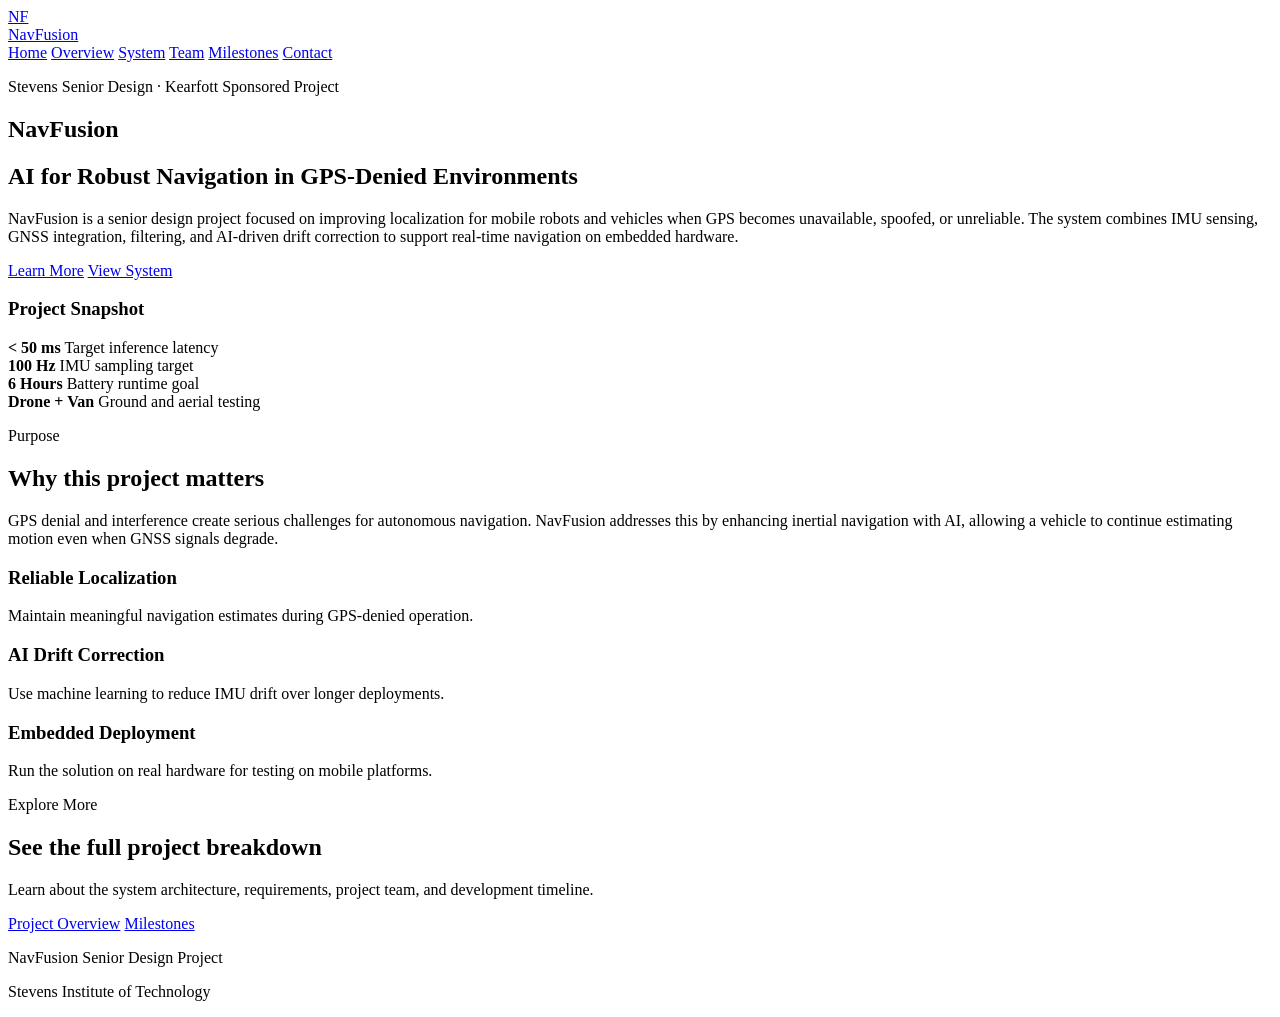
==== index.html @ b024d6ac "Create index.html" ====
<!DOCTYPE html>
<html lang="en">
<head>
  <meta charset="UTF-8" />
  <meta name="viewport" content="width=device-width, initial-scale=1.0" />
  <title>NavFusion | Home</title>
  <link rel="stylesheet" href="styles.css" />
</head>
<body>
  <header class="topbar">
    <div class="container nav">
      <a href="index.html" class="brand">
        <div class="brand-mark">NF</div>
        <span>NavFusion</span>
      </a>
      <nav>
        <a href="index.html">Home</a>
        <a href="overview.html">Overview</a>
        <a href="system.html">System</a>
        <a href="team.html">Team</a>
        <a href="milestones.html">Milestones</a>
        <a href="contact.html">Contact</a>
      </nav>
    </div>
  </header>

  <section class="hero">
    <div class="container hero-grid">
      <div>
        <p class="eyebrow">Stevens Senior Design · Kearfott Sponsored Project</p>
        <h1>NavFusion</h1>
        <h2>AI for Robust Navigation in GPS-Denied Environments</h2>
        <p class="hero-text">
          NavFusion is a senior design project focused on improving localization for mobile robots
          and vehicles when GPS becomes unavailable, spoofed, or unreliable. The system combines
          IMU sensing, GNSS integration, filtering, and AI-driven drift correction to support
          real-time navigation on embedded hardware.
        </p>
        <div class="button-row">
          <a class="btn btn-primary" href="overview.html">Learn More</a>
          <a class="btn btn-secondary" href="system.html">View System</a>
        </div>
      </div>

      <div class="card hero-card">
        <h3>Project Snapshot</h3>
        <div class="stats">
          <div class="stat">
            <strong>&lt; 50 ms</strong>
            <span>Target inference latency</span>
          </div>
          <div class="stat">
            <strong>100 Hz</strong>
            <span>IMU sampling target</span>
          </div>
          <div class="stat">
            <strong>6 Hours</strong>
            <span>Battery runtime goal</span>
          </div>
          <div class="stat">
            <strong>Drone + Van</strong>
            <span>Ground and aerial testing</span>
          </div>
        </div>
      </div>
    </div>
  </section>

  <section class="section light">
    <div class="container">
      <div class="section-heading">
        <p class="eyebrow">Purpose</p>
        <h2>Why this project matters</h2>
        <p>
          GPS denial and interference create serious challenges for autonomous navigation. NavFusion
          addresses this by enhancing inertial navigation with AI, allowing a vehicle to continue
          estimating motion even when GNSS signals degrade.
        </p>
      </div>

      <div class="grid-3">
        <div class="card">
          <h3>Reliable Localization</h3>
          <p>Maintain meaningful navigation estimates during GPS-denied operation.</p>
        </div>
        <div class="card">
          <h3>AI Drift Correction</h3>
          <p>Use machine learning to reduce IMU drift over longer deployments.</p>
        </div>
        <div class="card">
          <h3>Embedded Deployment</h3>
          <p>Run the solution on real hardware for testing on mobile platforms.</p>
        </div>
      </div>
    </div>
  </section>

  <section class="section">
    <div class="container cta">
      <div>
        <p class="eyebrow">Explore More</p>
        <h2>See the full project breakdown</h2>
        <p>
          Learn about the system architecture, requirements, project team, and development timeline.
        </p>
      </div>
      <div class="button-row">
        <a class="btn btn-primary" href="overview.html">Project Overview</a>
        <a class="btn btn-secondary" href="milestones.html">Milestones</a>
      </div>
    </div>
  </section>

  <footer>
    <div class="container footer">
      <p>NavFusion Senior Design Project</p>
      <p>Stevens Institute of Technology</p>
    </div>
  </footer>
</body>
</html>
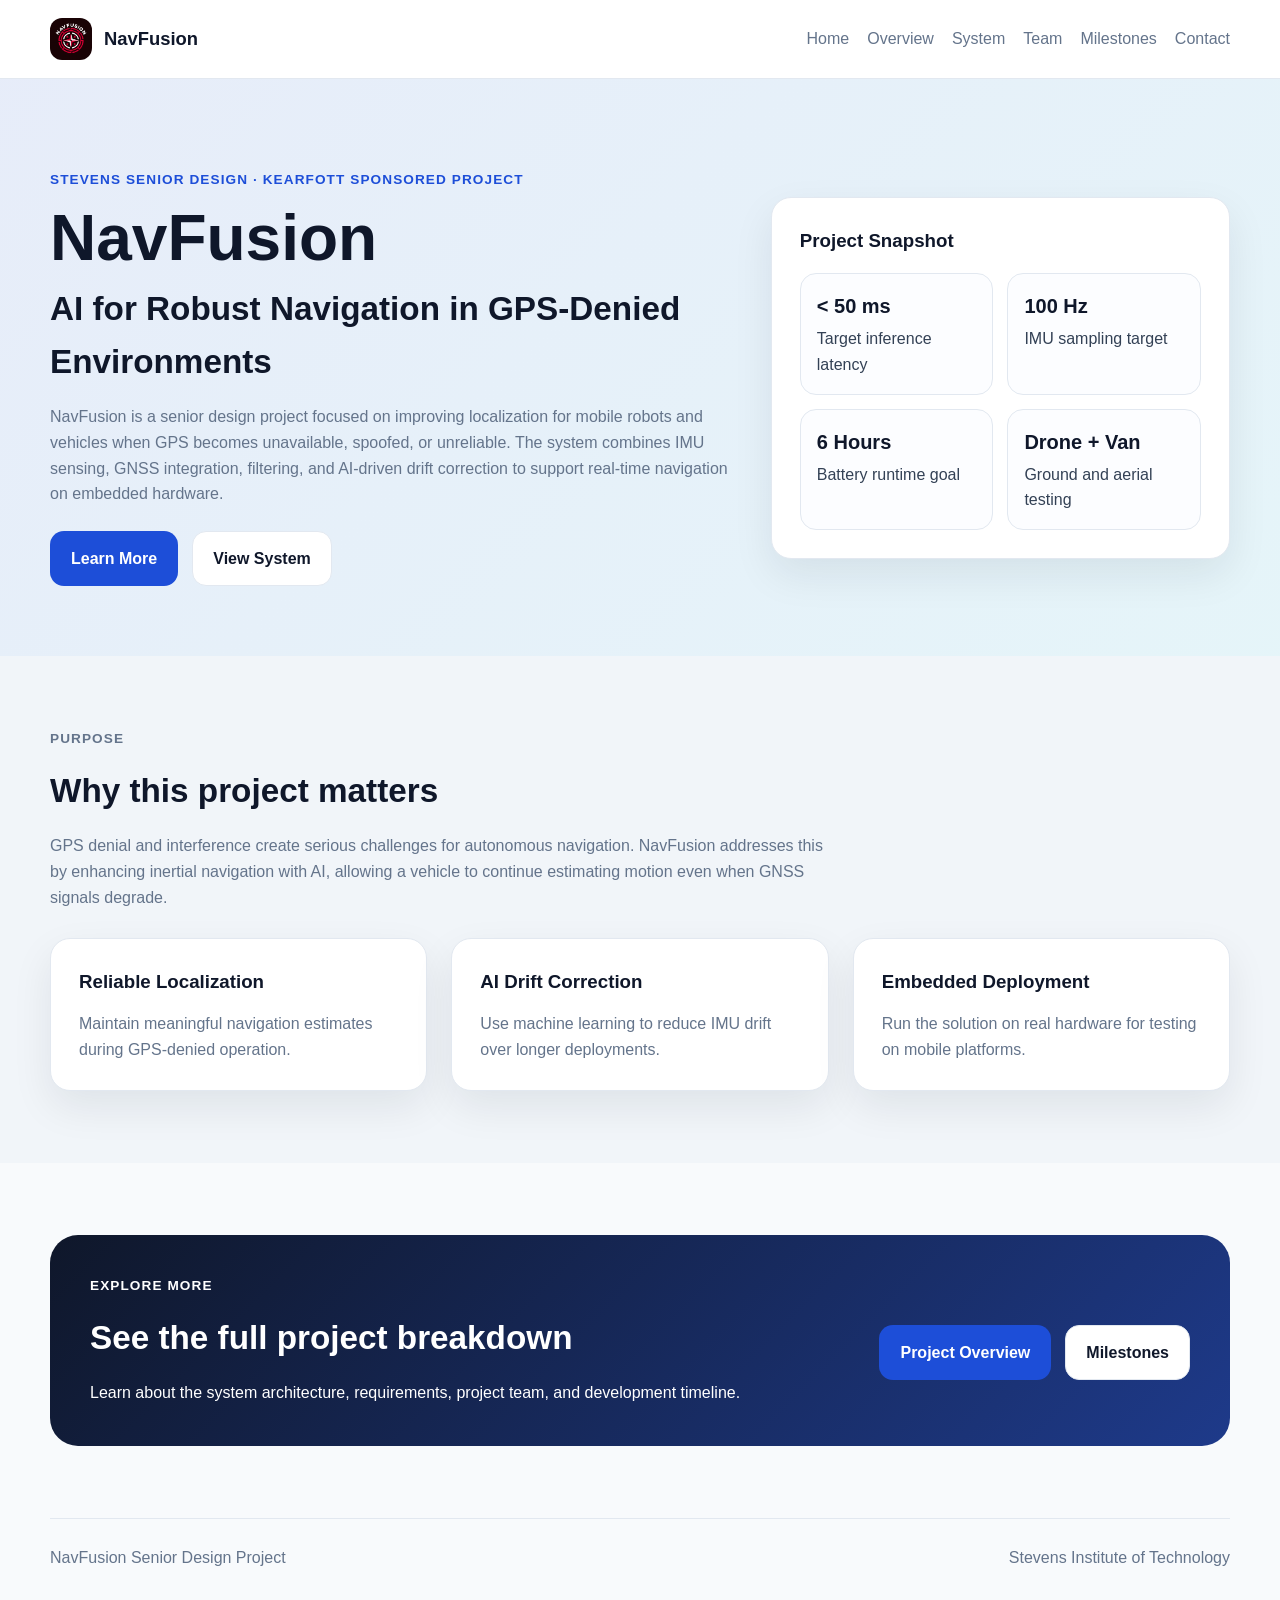
==== commit 8cfd573b: "Added team logo to header" ====
--- a/index.html
+++ b/index.html
@@ -10,7 +10,7 @@
   <header class="topbar">
     <div class="container nav">
       <a href="index.html" class="brand">
-        <div class="brand-mark">NF</div>
+        <img src="navfusion_logo.png" alt="NF" class="brand-mark">
         <span>NavFusion</span>
       </a>
       <nav>
--- a/styles.css
+++ b/styles.css
@@ -0,0 +1,329 @@
+* {
+  box-sizing: border-box;
+  margin: 0;
+  padding: 0;
+}
+
+:root {
+  --navy: #0f172a;
+  --blue: #1d4ed8;
+  --light-blue: #dbeafe;
+  --slate: #334155;
+  --muted: #64748b;
+  --bg: #f8fafc;
+  --white: #ffffff;
+  --border: #e2e8f0;
+  --shadow: 0 16px 40px rgba(15, 23, 42, 0.08);
+  --radius: 20px;
+  --width: 1180px;
+}
+
+body {
+  font-family: Arial, Helvetica, sans-serif;
+  background: var(--bg);
+  color: var(--slate);
+  line-height: 1.6;
+}
+
+a {
+  text-decoration: none;
+  color: inherit;
+}
+
+.container {
+  width: min(100% - 40px, var(--width));
+  margin: 0 auto;
+}
+
+.topbar {
+  position: sticky;
+  top: 0;
+  z-index: 1000;
+  background: rgba(255, 255, 255, 0.95);
+  border-bottom: 1px solid var(--border);
+  backdrop-filter: blur(8px);
+}
+
+.nav {
+  min-height: 78px;
+  display: flex;
+  align-items: center;
+  justify-content: space-between;
+  gap: 20px;
+  flex-wrap: wrap;
+}
+
+.brand {
+  display: flex;
+  align-items: center;
+  gap: 12px;
+  font-size: 1.15rem;
+  font-weight: 700;
+  color: var(--navy);
+}
+
+.brand-mark {
+  width: 42px;
+  height: 42px;
+  border-radius: 12px;
+  display: grid;
+  place-items: center;
+  background: linear-gradient(135deg, var(--blue), #06b6d4);
+  color: white;
+  font-weight: 800;
+}
+
+nav {
+  display: flex;
+  gap: 18px;
+  flex-wrap: wrap;
+}
+
+nav a {
+  color: var(--muted);
+  font-weight: 500;
+}
+
+nav a:hover {
+  color: var(--blue);
+}
+
+.hero,
+.page-hero {
+  background: linear-gradient(135deg, rgba(29, 78, 216, 0.08), rgba(6, 182, 212, 0.08));
+}
+
+.hero {
+  padding: 90px 0 70px;
+}
+
+.page-hero {
+  padding: 70px 0 50px;
+}
+
+.hero-grid {
+  display: grid;
+  grid-template-columns: 1.2fr 0.8fr;
+  gap: 32px;
+  align-items: center;
+}
+
+.eyebrow {
+  color: var(--blue);
+  font-size: 0.85rem;
+  font-weight: 800;
+  text-transform: uppercase;
+  letter-spacing: 0.08em;
+  margin-bottom: 14px;
+}
+
+h1 {
+  color: var(--navy);
+  font-size: clamp(2.5rem, 5vw, 4.4rem);
+  line-height: 1.05;
+  margin-bottom: 10px;
+}
+
+h2 {
+  color: var(--navy);
+  font-size: clamp(1.4rem, 2.6vw, 2.3rem);
+  margin-bottom: 16px;
+}
+
+.hero-text,
+.page-intro,
+.section-heading p,
+.card p,
+.card li,
+.timeline-item p {
+  color: var(--muted);
+}
+
+.button-row {
+  display: flex;
+  gap: 14px;
+  flex-wrap: wrap;
+  margin-top: 24px;
+}
+
+.btn {
+  display: inline-flex;
+  align-items: center;
+  justify-content: center;
+  padding: 14px 20px;
+  border-radius: 14px;
+  font-weight: 700;
+  border: 1px solid transparent;
+}
+
+.btn-primary {
+  background: var(--blue);
+  color: white;
+}
+
+.btn-secondary {
+  background: white;
+  border-color: var(--border);
+  color: var(--navy);
+}
+
+.card {
+  background: var(--white);
+  border: 1px solid var(--border);
+  border-radius: var(--radius);
+  box-shadow: var(--shadow);
+  padding: 28px;
+}
+
+.hero-card h3,
+.card h3 {
+  color: var(--navy);
+  margin-bottom: 14px;
+}
+
+.section {
+  padding: 72px 0;
+}
+
+.section.light {
+  background: #f1f5f9;
+}
+
+.section-heading {
+  margin-bottom: 28px;
+  max-width: 780px;
+}
+
+.grid-2,
+.grid-3 {
+  display: grid;
+  gap: 24px;
+}
+
+.grid-2 {
+  grid-template-columns: repeat(2, 1fr);
+}
+
+.grid-3 {
+  grid-template-columns: repeat(3, 1fr);
+}
+
+.stats {
+  display: grid;
+  grid-template-columns: repeat(2, 1fr);
+  gap: 14px;
+  margin-top: 18px;
+}
+
+.stat {
+  border: 1px solid var(--border);
+  border-radius: 16px;
+  padding: 16px;
+  background: #fcfdff;
+}
+
+.stat strong {
+  display: block;
+  color: var(--navy);
+  font-size: 1.25rem;
+  margin-bottom: 4px;
+}
+
+.card ul {
+  padding-left: 20px;
+}
+
+.card li + li {
+  margin-top: 10px;
+}
+
+.cta {
+  background: linear-gradient(135deg, var(--navy), #1e3a8a);
+  color: white;
+  border-radius: 28px;
+  padding: 40px;
+  display: flex;
+  justify-content: space-between;
+  gap: 24px;
+  align-items: center;
+}
+
+.cta h2,
+.cta p,
+.cta .eyebrow {
+  color: white;
+}
+
+.timeline {
+  border-left: 3px solid #bfdbfe;
+  padding-left: 24px;
+  display: grid;
+  gap: 22px;
+}
+
+.timeline-item {
+  background: white;
+  border: 1px solid var(--border);
+  border-radius: 18px;
+  box-shadow: var(--shadow);
+  padding: 22px;
+  position: relative;
+}
+
+.timeline-item::before {
+  content: "";
+  position: absolute;
+  left: -33px;
+  top: 28px;
+  width: 14px;
+  height: 14px;
+  border-radius: 50%;
+  background: var(--blue);
+  box-shadow: 0 0 0 6px #dbeafe;
+}
+
+.footer {
+  padding: 26px 0 40px;
+  border-top: 1px solid var(--border);
+  display: flex;
+  justify-content: space-between;
+  gap: 20px;
+  flex-wrap: wrap;
+  color: var(--muted);
+}
+
+@media (max-width: 950px) {
+  .hero-grid,
+  .grid-2,
+  .grid-3,
+  .cta,
+  .stats {
+    grid-template-columns: 1fr;
+  }
+
+  .cta {
+    flex-direction: column;
+    align-items: flex-start;
+  }
+}
+
+@media (max-width: 700px) {
+  .nav {
+    padding: 14px 0;
+  }
+
+  .hero,
+  .page-hero {
+    padding-top: 56px;
+  }
+
+  .section {
+    padding: 56px 0;
+  }
+
+  .card,
+  .cta,
+  .timeline-item {
+    padding: 22px;
+  }
+}
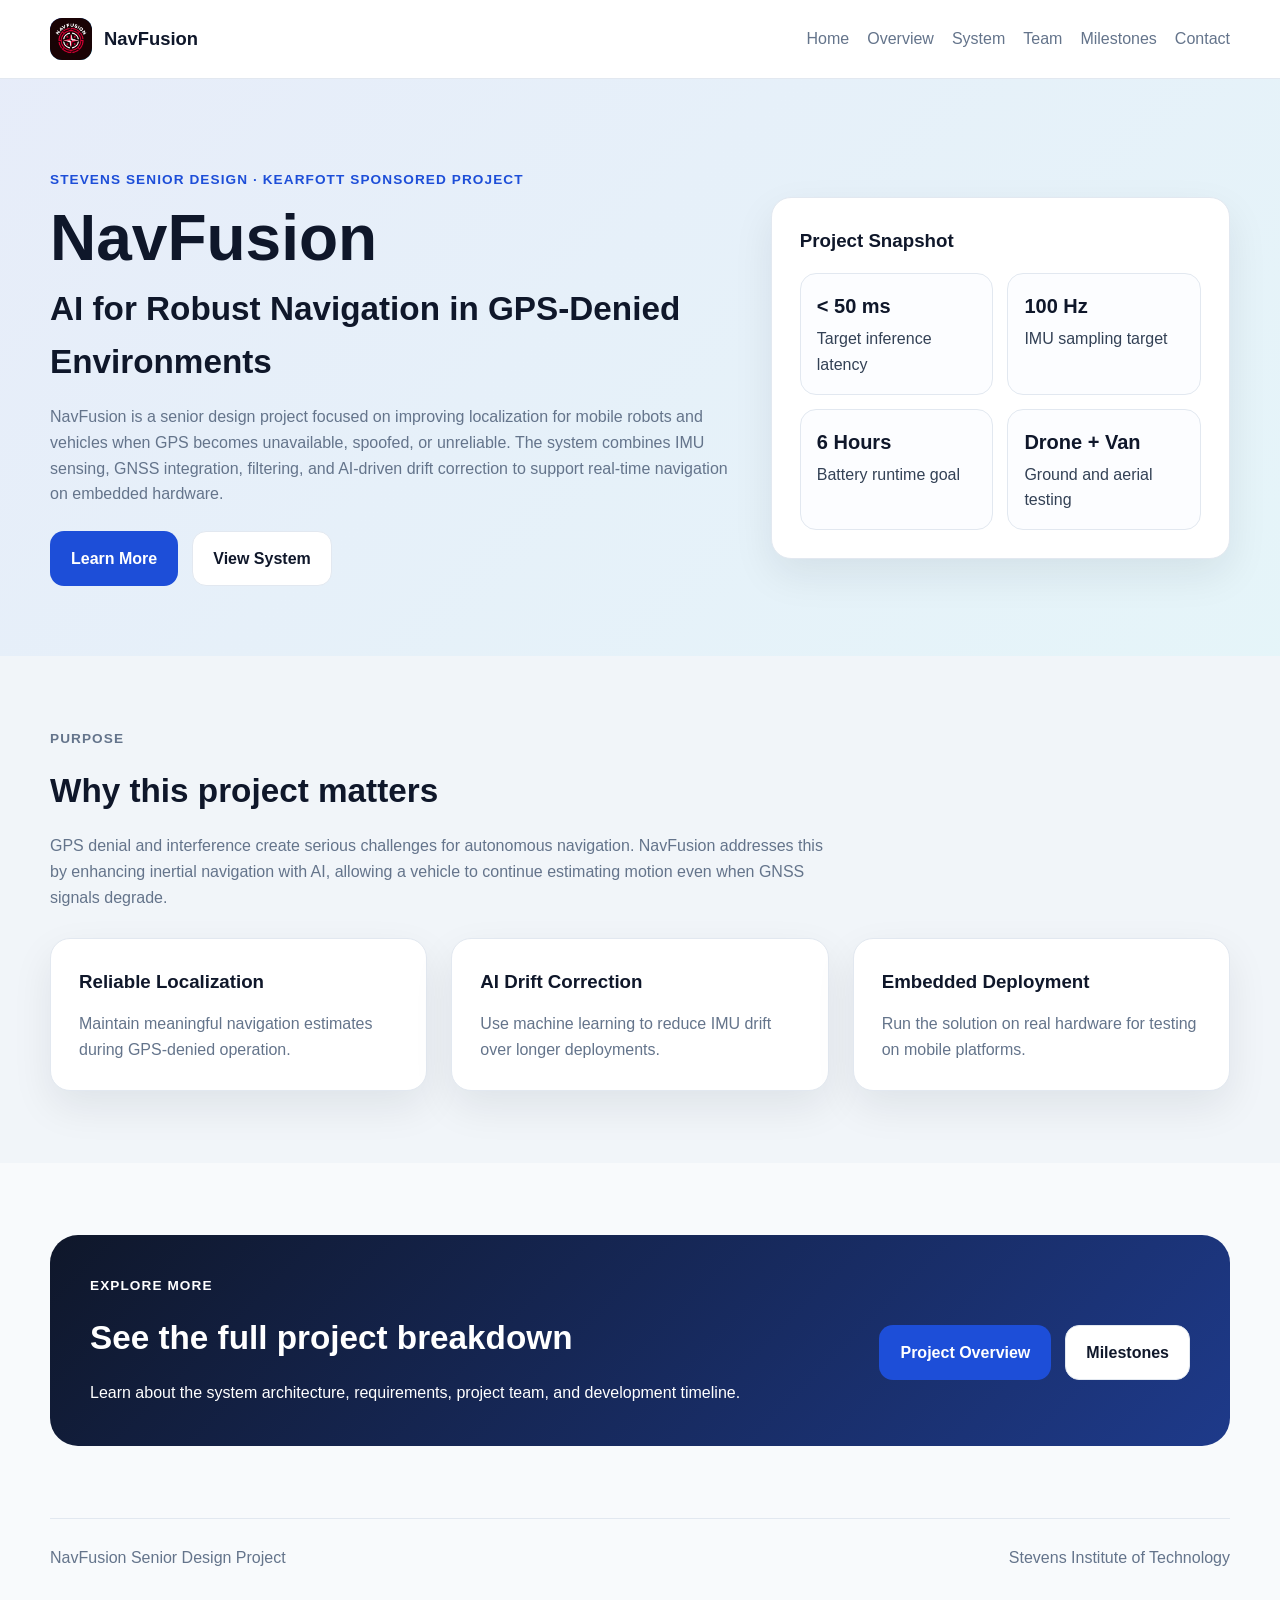
==== commit bc7e3250: "Added responsive nav bar for mobile and add pdf to milestones page." ====
--- a/index.html
+++ b/index.html
@@ -13,6 +13,7 @@
         <img src="navfusion_logo.png" alt="NF" class="brand-mark">
         <span>NavFusion</span>
       </a>
+      <button class="menu-toggle" aria-label="Toggle Navigation">&#9776;</button>
       <nav>
         <a href="index.html">Home</a>
         <a href="overview.html">Overview</a>
@@ -117,5 +118,6 @@
       <p>Stevens Institute of Technology</p>
     </div>
   </footer>
+  <script src="nav.js"></script>
 </body>
 </html>
--- a/styles.css
+++ b/styles.css
@@ -66,8 +66,8 @@
   width: 42px;
   height: 42px;
   border-radius: 12px;
-  display: grid;
-  place-items: center;
+  display: block;
+  object-fit: contain;
   background: linear-gradient(135deg, var(--blue), #06b6d4);
   color: white;
   font-weight: 800;
@@ -77,6 +77,7 @@
   display: flex;
   gap: 18px;
   flex-wrap: wrap;
+  transition: right 0.3s ease;
 }
 
 nav a {
@@ -86,6 +87,15 @@
 
 nav a:hover {
   color: var(--blue);
+}
+
+.menu-toggle {
+  display: none;
+  background: none;
+  border: none;
+  font-size: 2rem;
+  color: var(--navy);
+  cursor: pointer;
 }
 
 .hero,
@@ -312,6 +322,42 @@
     padding: 14px 0;
   }
 
+  .menu-toggle {
+    display: block;
+    z-index: 1002;
+    position: relative;
+  }
+
+  .topbar nav {
+    position: fixed;
+    top: 0;
+    right: -280px; /* Start hidden off-screen */
+    width: 280px;
+    height: 100vh;
+    background-color: var(--white);
+    flex-direction: column;
+    align-items: flex-start;
+    justify-content: flex-start;
+    padding: 80px 30px 30px;
+    box-shadow: -4px 0 15px rgba(0,0,0,0.1);
+    z-index: 1001;
+  }
+
+  .topbar nav.open {
+    right: 0; /* Slide in when open */
+  }
+
+  .topbar nav a {
+    font-size: 1.2rem;
+    width: 100%;
+    padding: 12px 0;
+    border-bottom: 1px solid var(--border);
+  }
+
+  .topbar nav a:last-child {
+    border-bottom: none;
+  }
+
   .hero,
   .page-hero {
     padding-top: 56px;
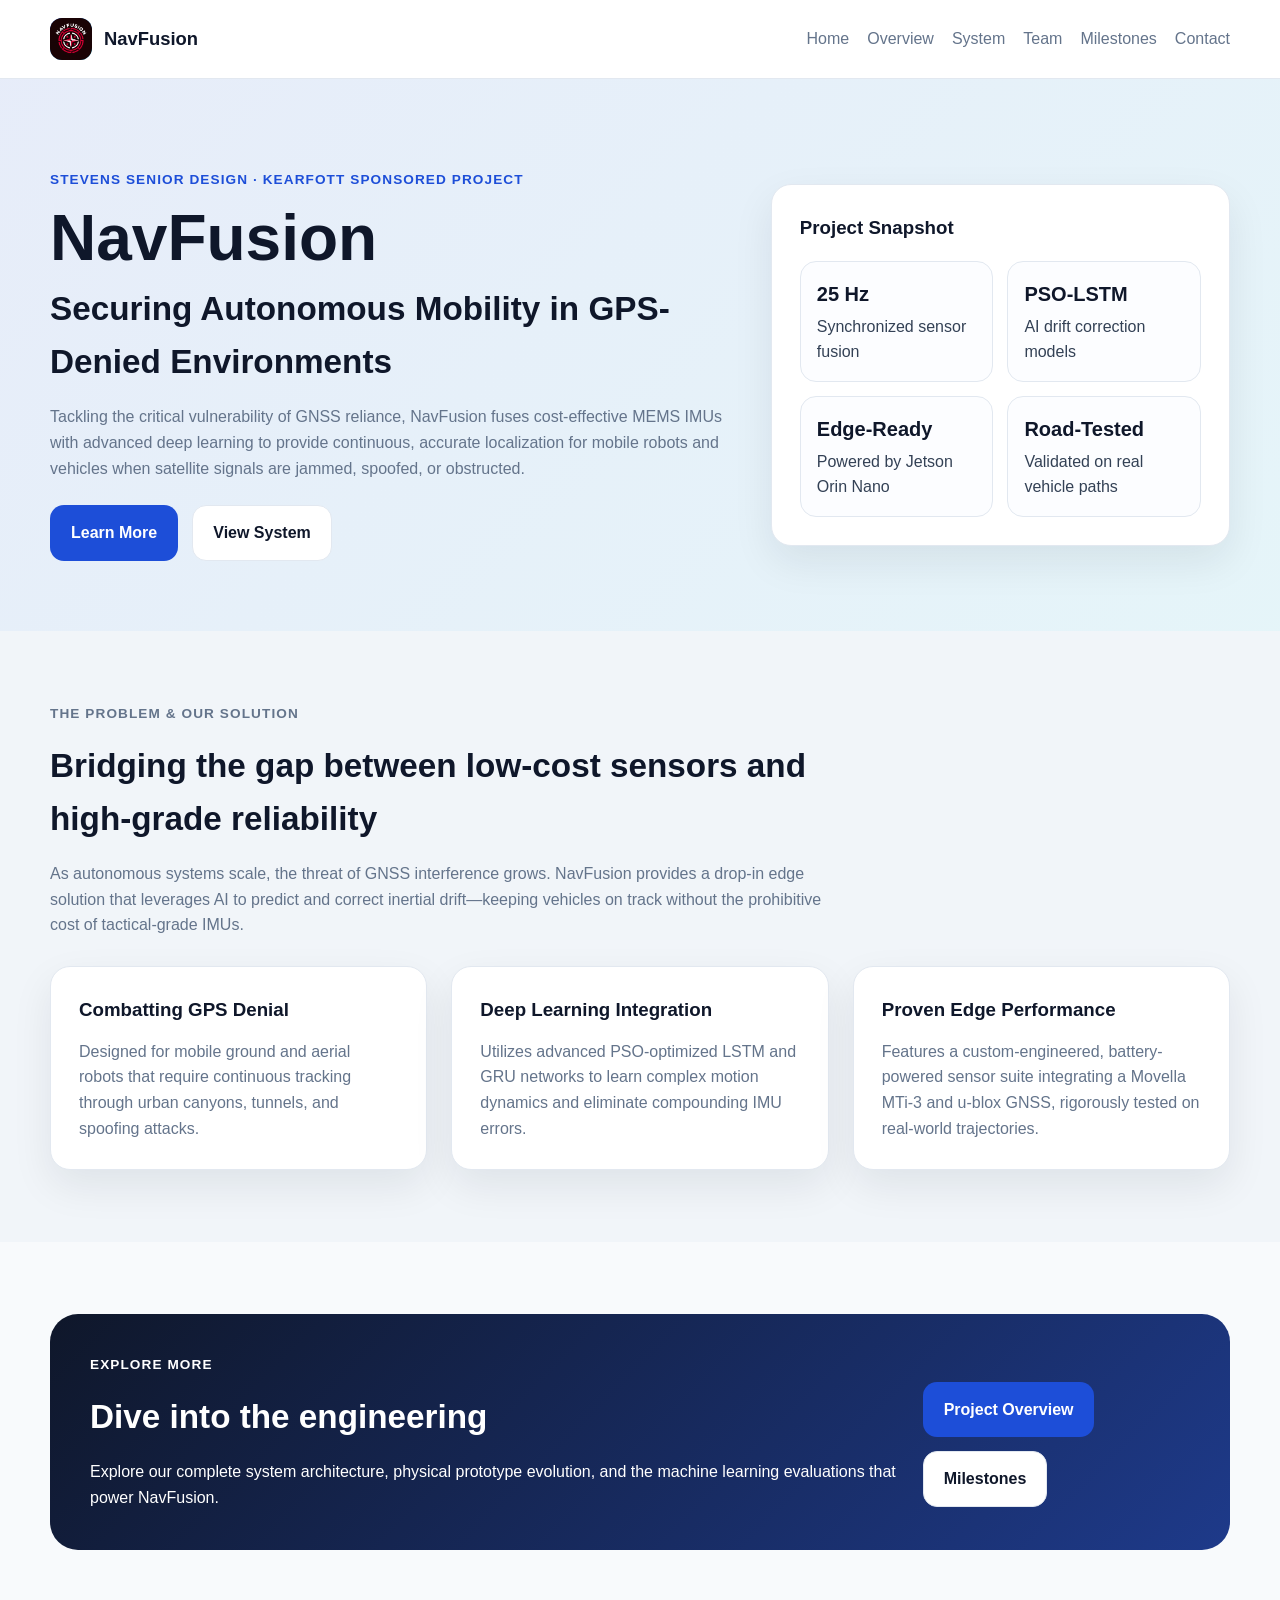
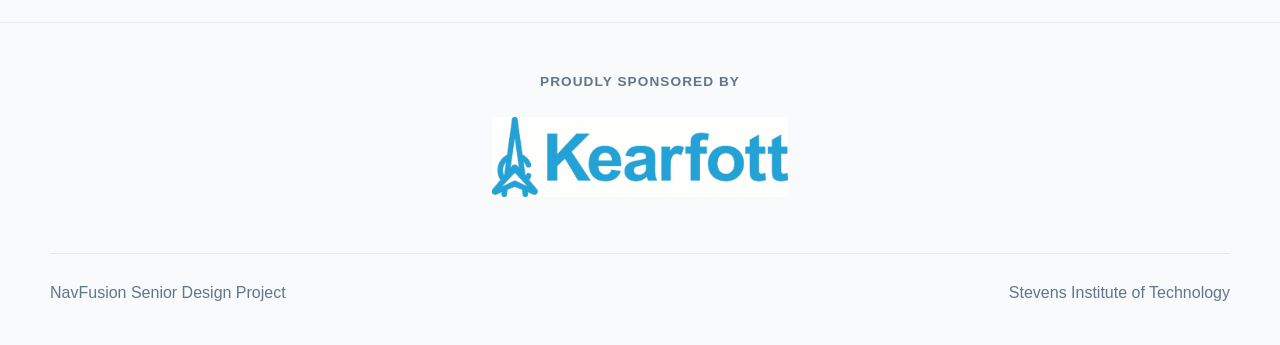
==== commit e60fbc6f: "Updated landing page and overview, added links to Kearfott website and logo, added Linkedin urls" ====
--- a/index.html
+++ b/index.html
@@ -30,12 +30,9 @@
       <div>
         <p class="eyebrow">Stevens Senior Design · Kearfott Sponsored Project</p>
         <h1>NavFusion</h1>
-        <h2>AI for Robust Navigation in GPS-Denied Environments</h2>
+        <h2>Securing Autonomous Mobility in GPS-Denied Environments</h2>
         <p class="hero-text">
-          NavFusion is a senior design project focused on improving localization for mobile robots
-          and vehicles when GPS becomes unavailable, spoofed, or unreliable. The system combines
-          IMU sensing, GNSS integration, filtering, and AI-driven drift correction to support
-          real-time navigation on embedded hardware.
+          Tackling the critical vulnerability of GNSS reliance, NavFusion fuses cost-effective MEMS IMUs with advanced deep learning to provide continuous, accurate localization for mobile robots and vehicles when satellite signals are jammed, spoofed, or obstructed.
         </p>
         <div class="button-row">
           <a class="btn btn-primary" href="overview.html">Learn More</a>
@@ -47,20 +44,20 @@
         <h3>Project Snapshot</h3>
         <div class="stats">
           <div class="stat">
-            <strong>&lt; 50 ms</strong>
-            <span>Target inference latency</span>
+            <strong>25 Hz</strong>
+            <span>Synchronized sensor fusion</span>
           </div>
           <div class="stat">
-            <strong>100 Hz</strong>
-            <span>IMU sampling target</span>
+            <strong>PSO-LSTM</strong>
+            <span>AI drift correction models</span>
           </div>
           <div class="stat">
-            <strong>6 Hours</strong>
-            <span>Battery runtime goal</span>
+            <strong>Edge-Ready</strong>
+            <span>Powered by Jetson Orin Nano</span>
           </div>
           <div class="stat">
-            <strong>Drone + Van</strong>
-            <span>Ground and aerial testing</span>
+            <strong>Road-Tested</strong>
+            <span>Validated on real vehicle paths</span>
           </div>
         </div>
       </div>
@@ -70,27 +67,25 @@
   <section class="section light">
     <div class="container">
       <div class="section-heading">
-        <p class="eyebrow">Purpose</p>
-        <h2>Why this project matters</h2>
+        <p class="eyebrow">The Problem & Our Solution</p>
+        <h2>Bridging the gap between low-cost sensors and high-grade reliability</h2>
         <p>
-          GPS denial and interference create serious challenges for autonomous navigation. NavFusion
-          addresses this by enhancing inertial navigation with AI, allowing a vehicle to continue
-          estimating motion even when GNSS signals degrade.
+          As autonomous systems scale, the threat of GNSS interference grows. NavFusion provides a drop-in edge solution that leverages AI to predict and correct inertial drift—keeping vehicles on track without the prohibitive cost of tactical-grade IMUs.
         </p>
       </div>
 
       <div class="grid-3">
         <div class="card">
-          <h3>Reliable Localization</h3>
-          <p>Maintain meaningful navigation estimates during GPS-denied operation.</p>
+          <h3>Combatting GPS Denial</h3>
+          <p>Designed for mobile ground and aerial robots that require continuous tracking through urban canyons, tunnels, and spoofing attacks.</p>
         </div>
         <div class="card">
-          <h3>AI Drift Correction</h3>
-          <p>Use machine learning to reduce IMU drift over longer deployments.</p>
+          <h3>Deep Learning Integration</h3>
+          <p>Utilizes advanced PSO-optimized LSTM and GRU networks to learn complex motion dynamics and eliminate compounding IMU errors.</p>
         </div>
         <div class="card">
-          <h3>Embedded Deployment</h3>
-          <p>Run the solution on real hardware for testing on mobile platforms.</p>
+          <h3>Proven Edge Performance</h3>
+          <p>Features a custom-engineered, battery-powered sensor suite integrating a Movella MTi-3 and u-blox GNSS, rigorously tested on real-world trajectories.</p>
         </div>
       </div>
     </div>
@@ -100,15 +95,22 @@
     <div class="container cta">
       <div>
         <p class="eyebrow">Explore More</p>
-        <h2>See the full project breakdown</h2>
+        <h2>Dive into the engineering</h2>
         <p>
-          Learn about the system architecture, requirements, project team, and development timeline.
+          Explore our complete system architecture, physical prototype evolution, and the machine learning evaluations that power NavFusion.
         </p>
       </div>
       <div class="button-row">
         <a class="btn btn-primary" href="overview.html">Project Overview</a>
         <a class="btn btn-secondary" href="milestones.html">Milestones</a>
       </div>
+    </div>
+  </section>
+
+  <section class="section" style="padding: 3rem 0; border-top: 1px solid #e2e8f0; text-align: center;">
+    <div class="container">
+      <p class="eyebrow" style="margin-bottom: 1.5rem; color: #64748b;">Proudly Sponsored By</p>
+      <img src="pictures/kearfott_logo.jpg" alt="Kearfott Guidance and Navigation" style="max-height: 80px; width: auto; opacity: 0.85;">
     </div>
   </section>
 
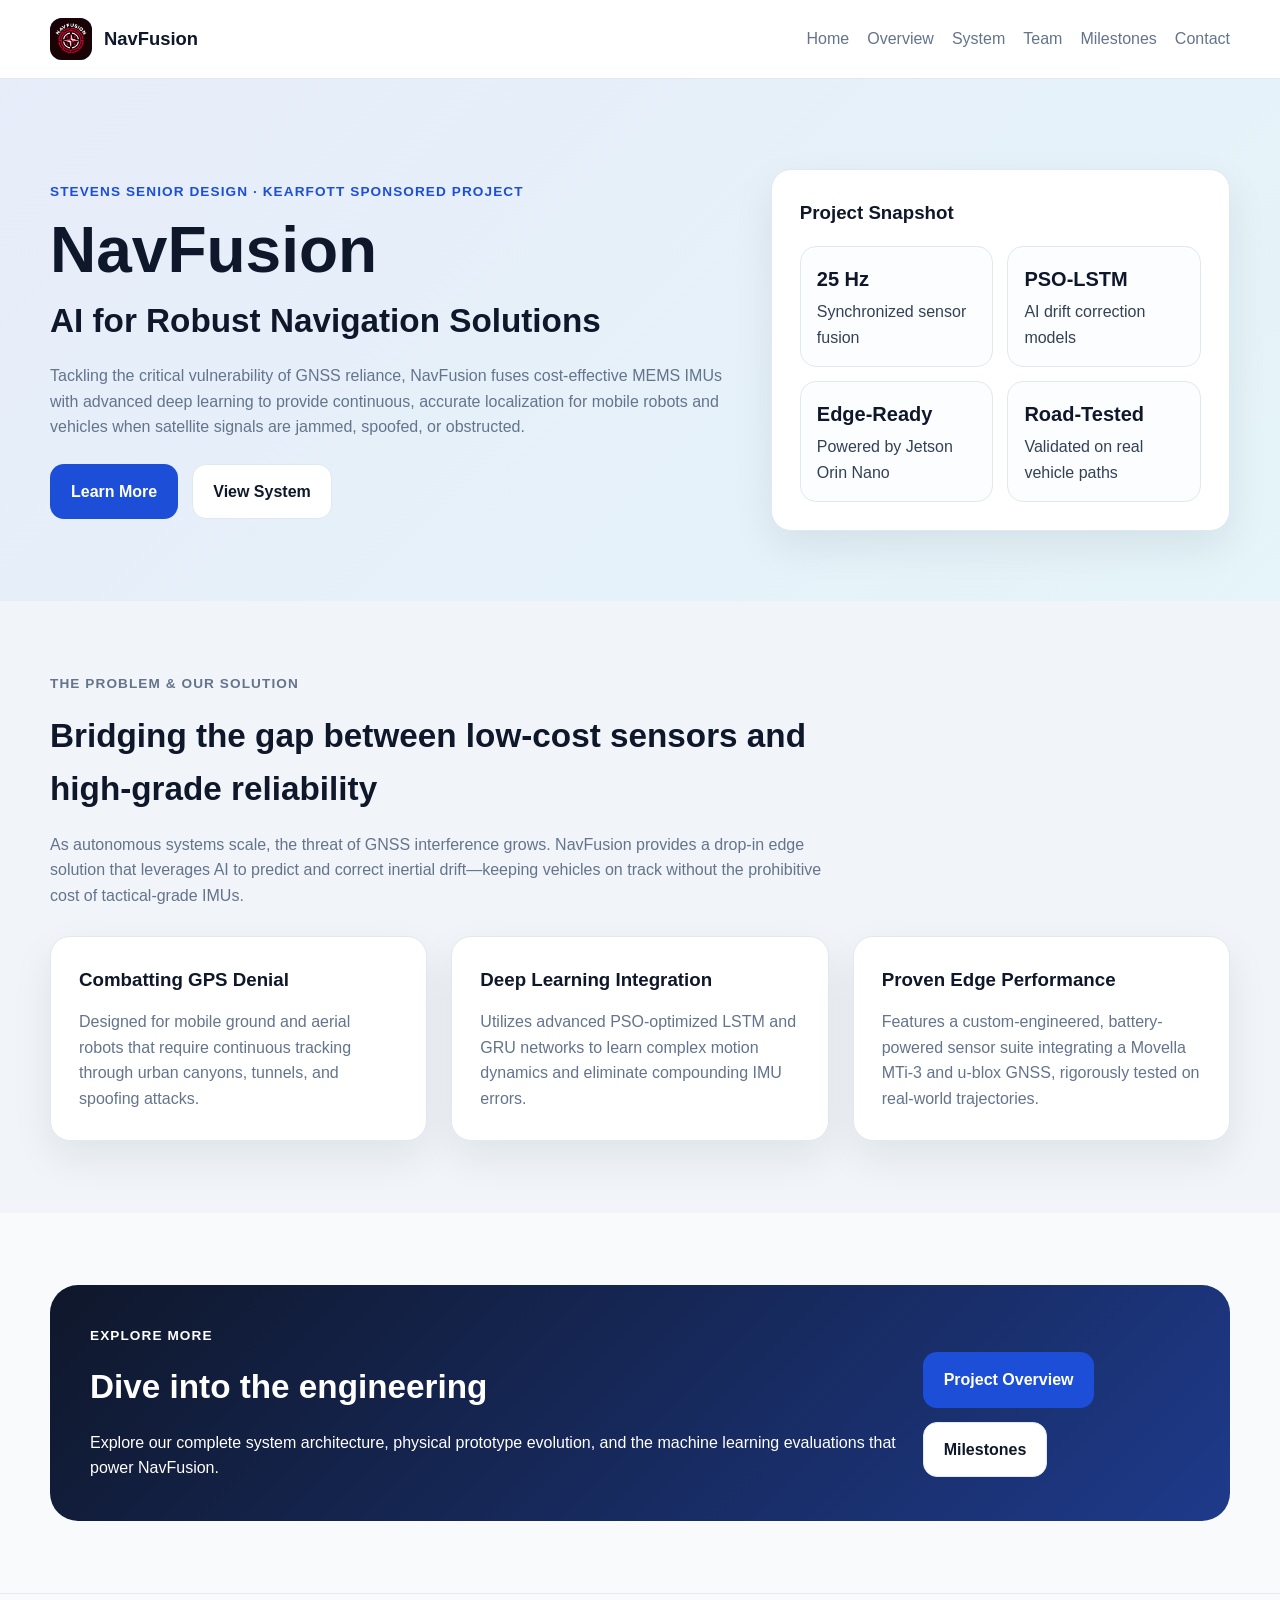
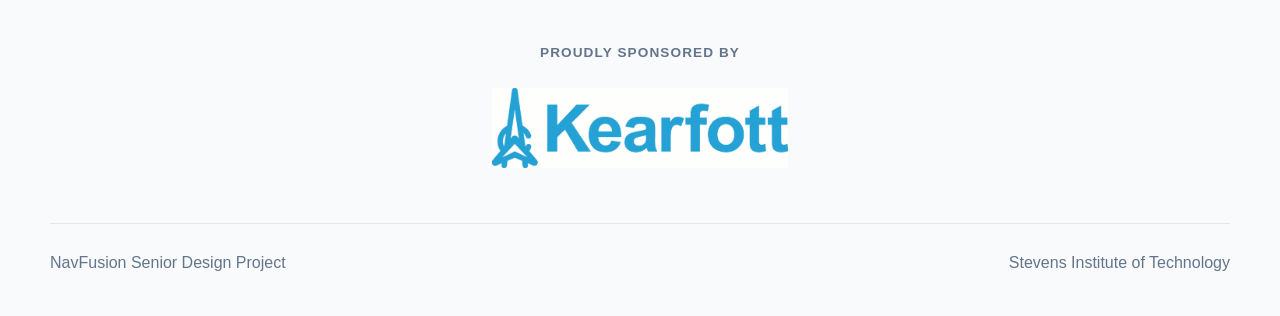
==== commit 5036f445: "updated labels" ====
--- a/index.html
+++ b/index.html
@@ -30,7 +30,7 @@
       <div>
         <p class="eyebrow">Stevens Senior Design · Kearfott Sponsored Project</p>
         <h1>NavFusion</h1>
-        <h2>Securing Autonomous Mobility in GPS-Denied Environments</h2>
+        <h2>AI for Robust Navigation Solutions</h2>
         <p class="hero-text">
           Tackling the critical vulnerability of GNSS reliance, NavFusion fuses cost-effective MEMS IMUs with advanced deep learning to provide continuous, accurate localization for mobile robots and vehicles when satellite signals are jammed, spoofed, or obstructed.
         </p>
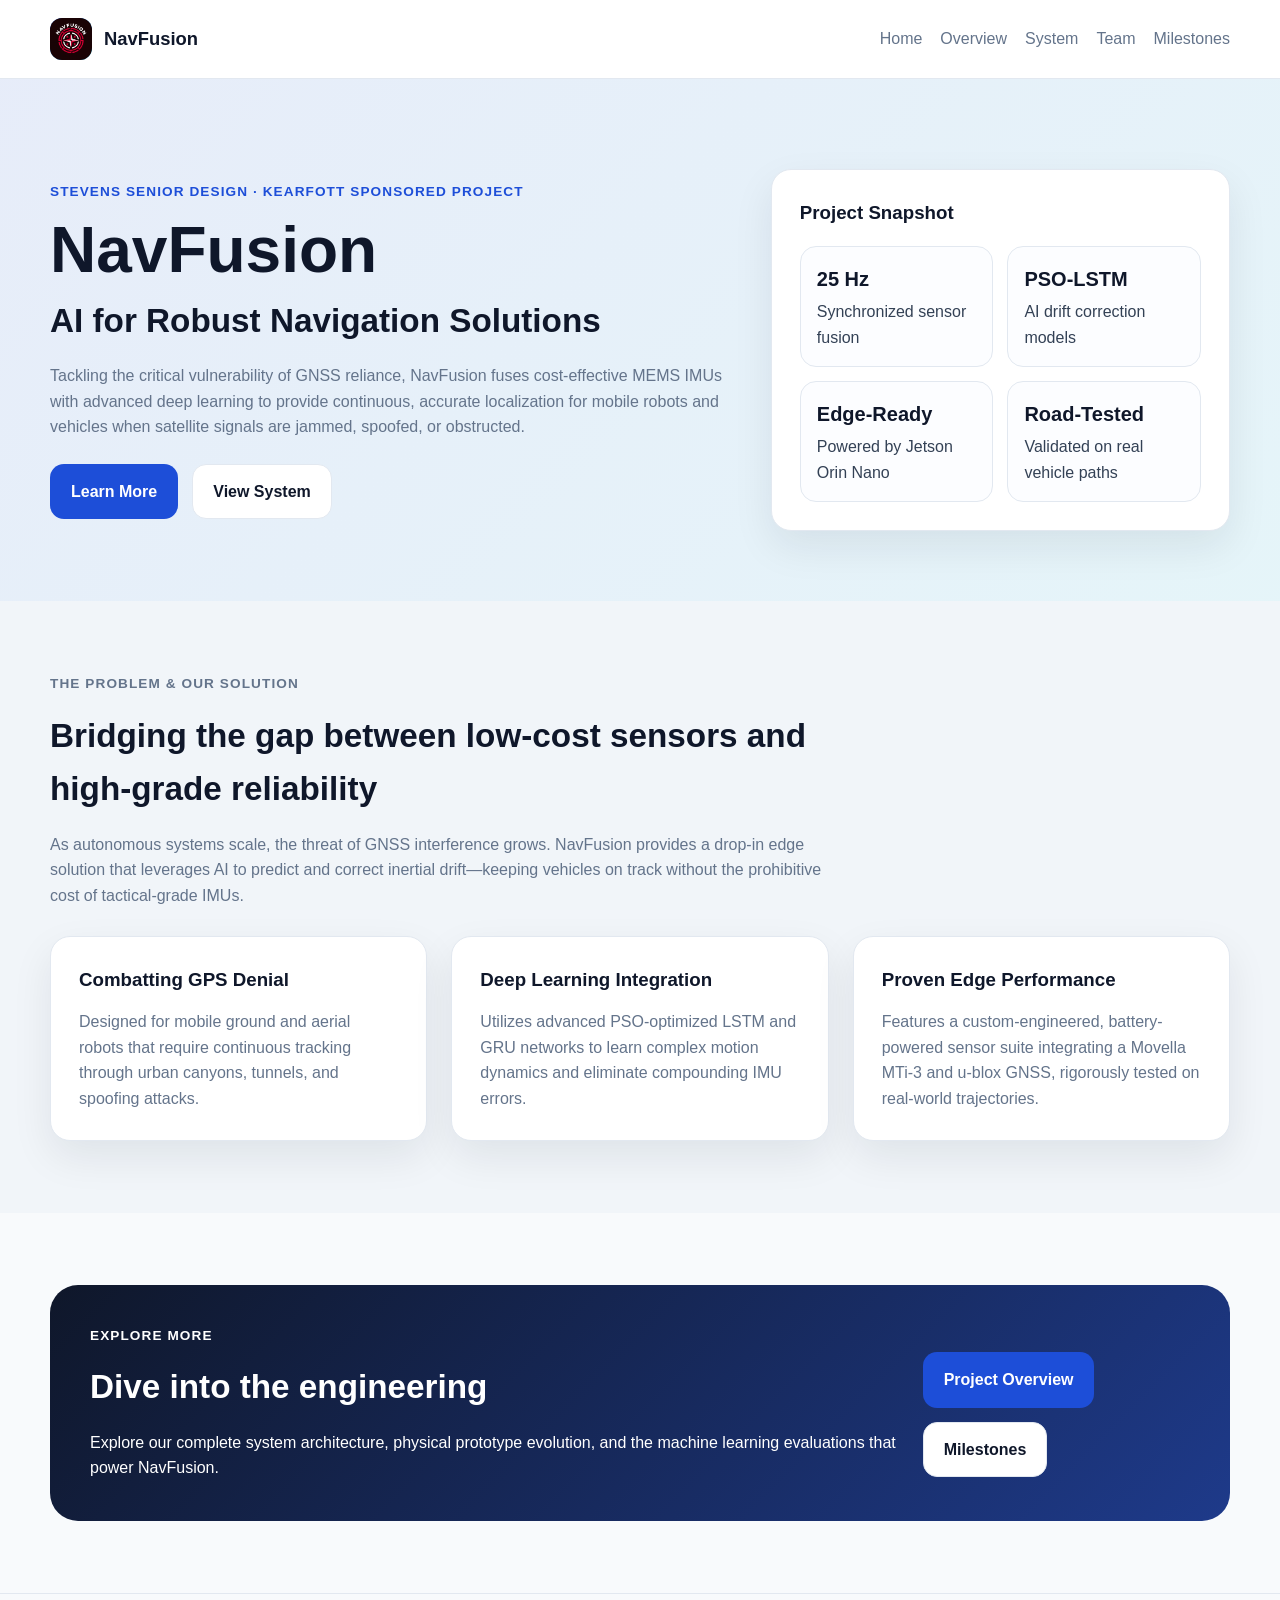
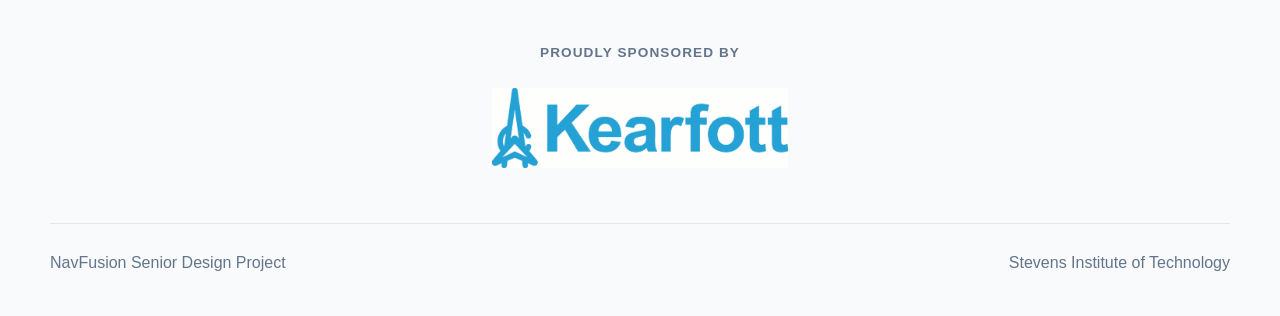
==== commit 368119cb: "Removed contact page" ====
--- a/index.html
+++ b/index.html
@@ -20,7 +20,6 @@
         <a href="system.html">System</a>
         <a href="team.html">Team</a>
         <a href="milestones.html">Milestones</a>
-        <a href="contact.html">Contact</a>
       </nav>
     </div>
   </header>
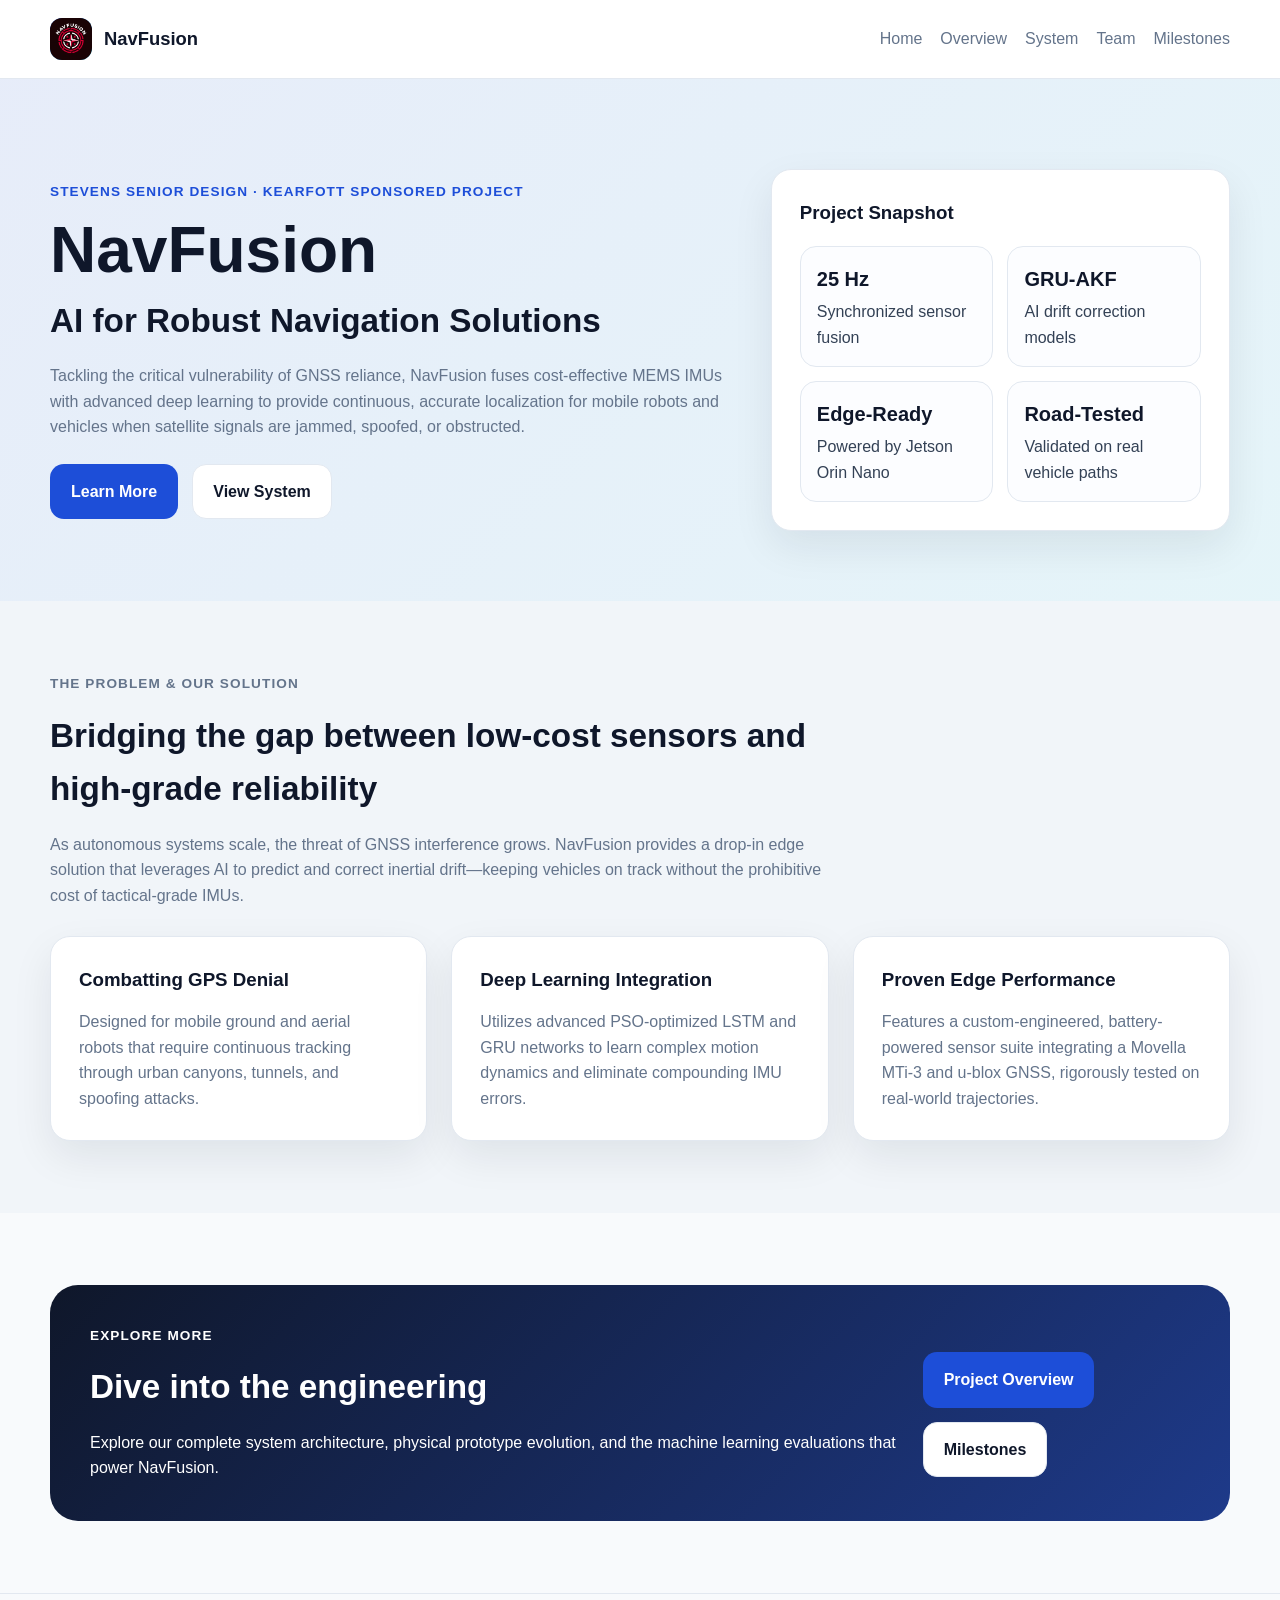
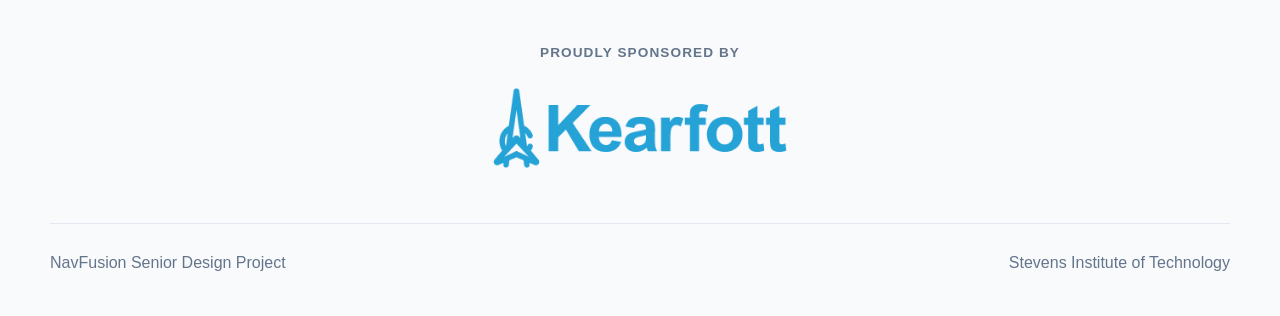
==== commit 48a6149c: "Added logo to webpage, results section, removed milestone report, added Kearfott team" ====
--- a/index.html
+++ b/index.html
@@ -5,6 +5,7 @@
   <meta name="viewport" content="width=device-width, initial-scale=1.0" />
   <title>NavFusion | Home</title>
   <link rel="stylesheet" href="styles.css" />
+  <link rel="icon" href="navfusion_logo.png" type="image/png" />
 </head>
 <body>
   <header class="topbar">
@@ -47,7 +48,7 @@
             <span>Synchronized sensor fusion</span>
           </div>
           <div class="stat">
-            <strong>PSO-LSTM</strong>
+            <strong>GRU-AKF</strong>
             <span>AI drift correction models</span>
           </div>
           <div class="stat">
@@ -109,7 +110,7 @@
   <section class="section" style="padding: 3rem 0; border-top: 1px solid #e2e8f0; text-align: center;">
     <div class="container">
       <p class="eyebrow" style="margin-bottom: 1.5rem; color: #64748b;">Proudly Sponsored By</p>
-      <img src="pictures/kearfott_logo.jpg" alt="Kearfott Guidance and Navigation" style="max-height: 80px; width: auto; opacity: 0.85;">
+      <img src="pictures/Kearfott-Logo_Blue.png" alt="Kearfott Guidance and Navigation" style="max-height: 80px; width: auto; opacity: 0.85;">
     </div>
   </section>
 
